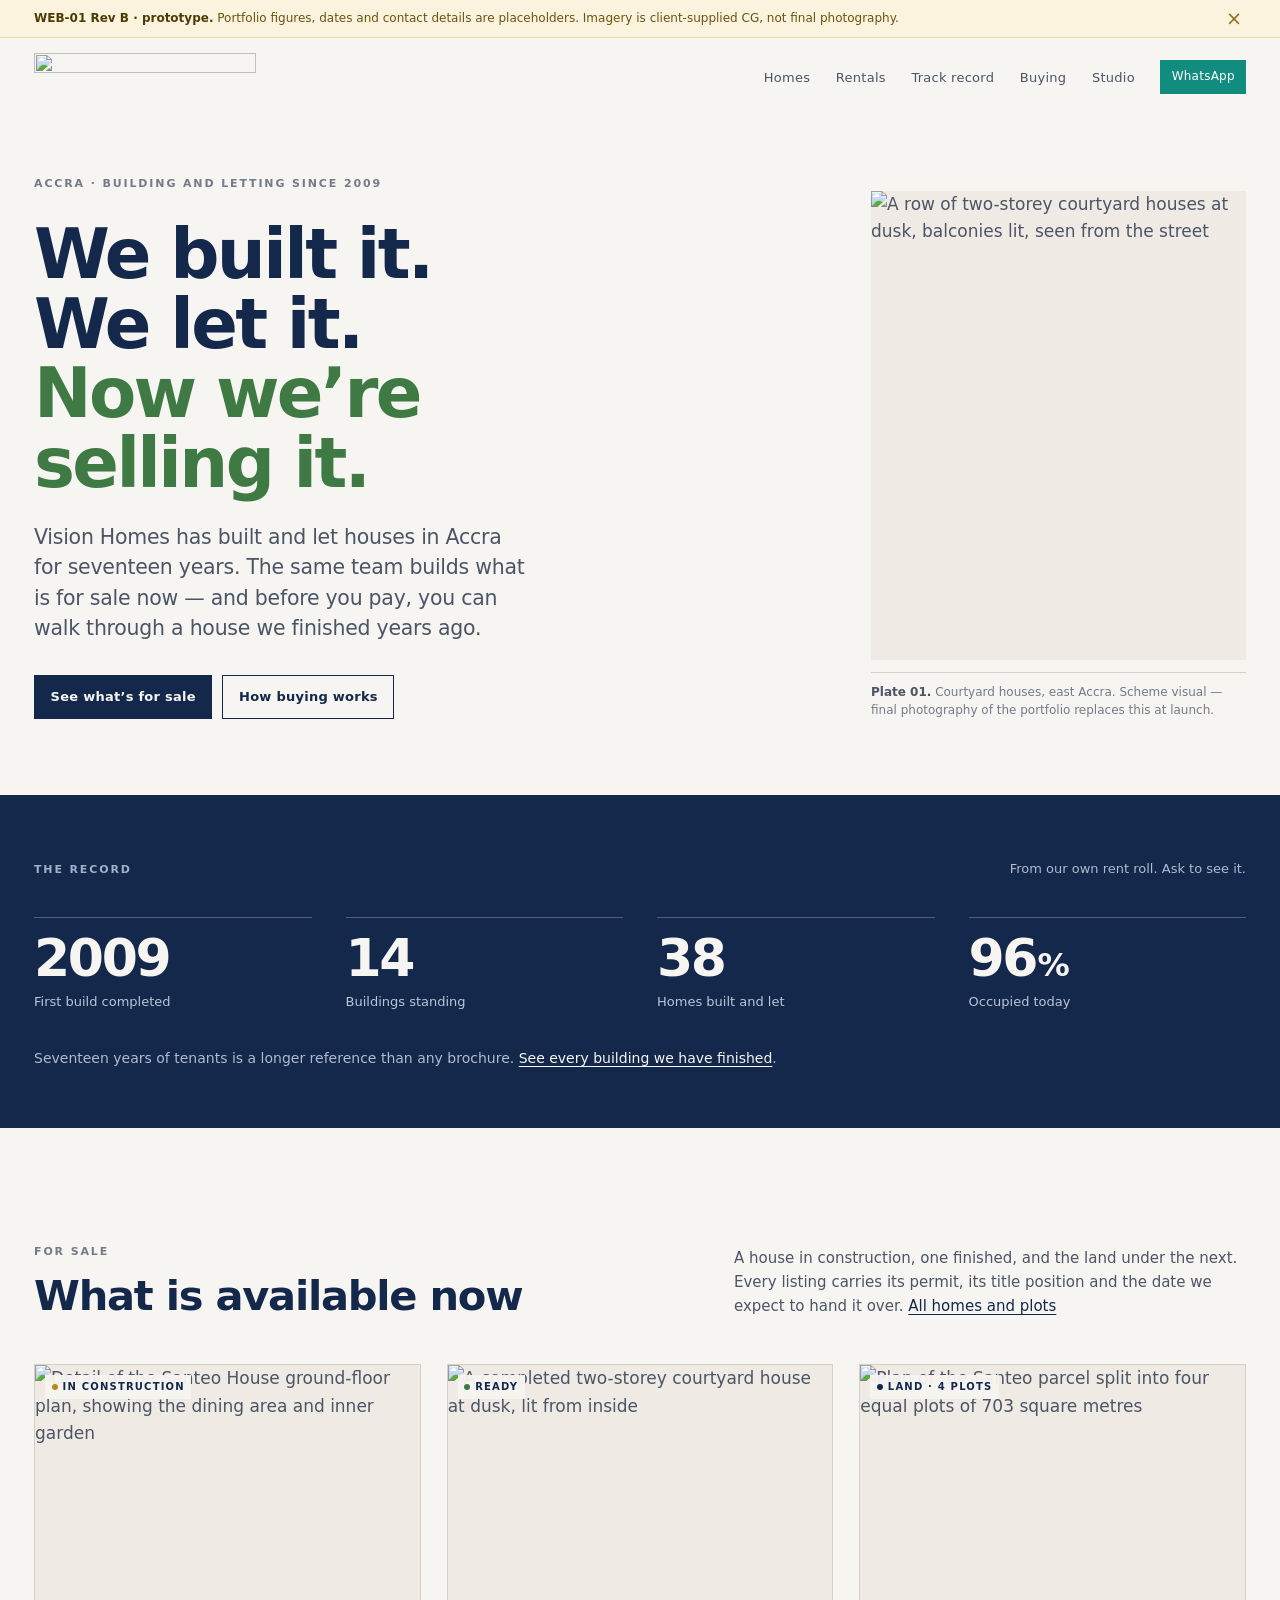
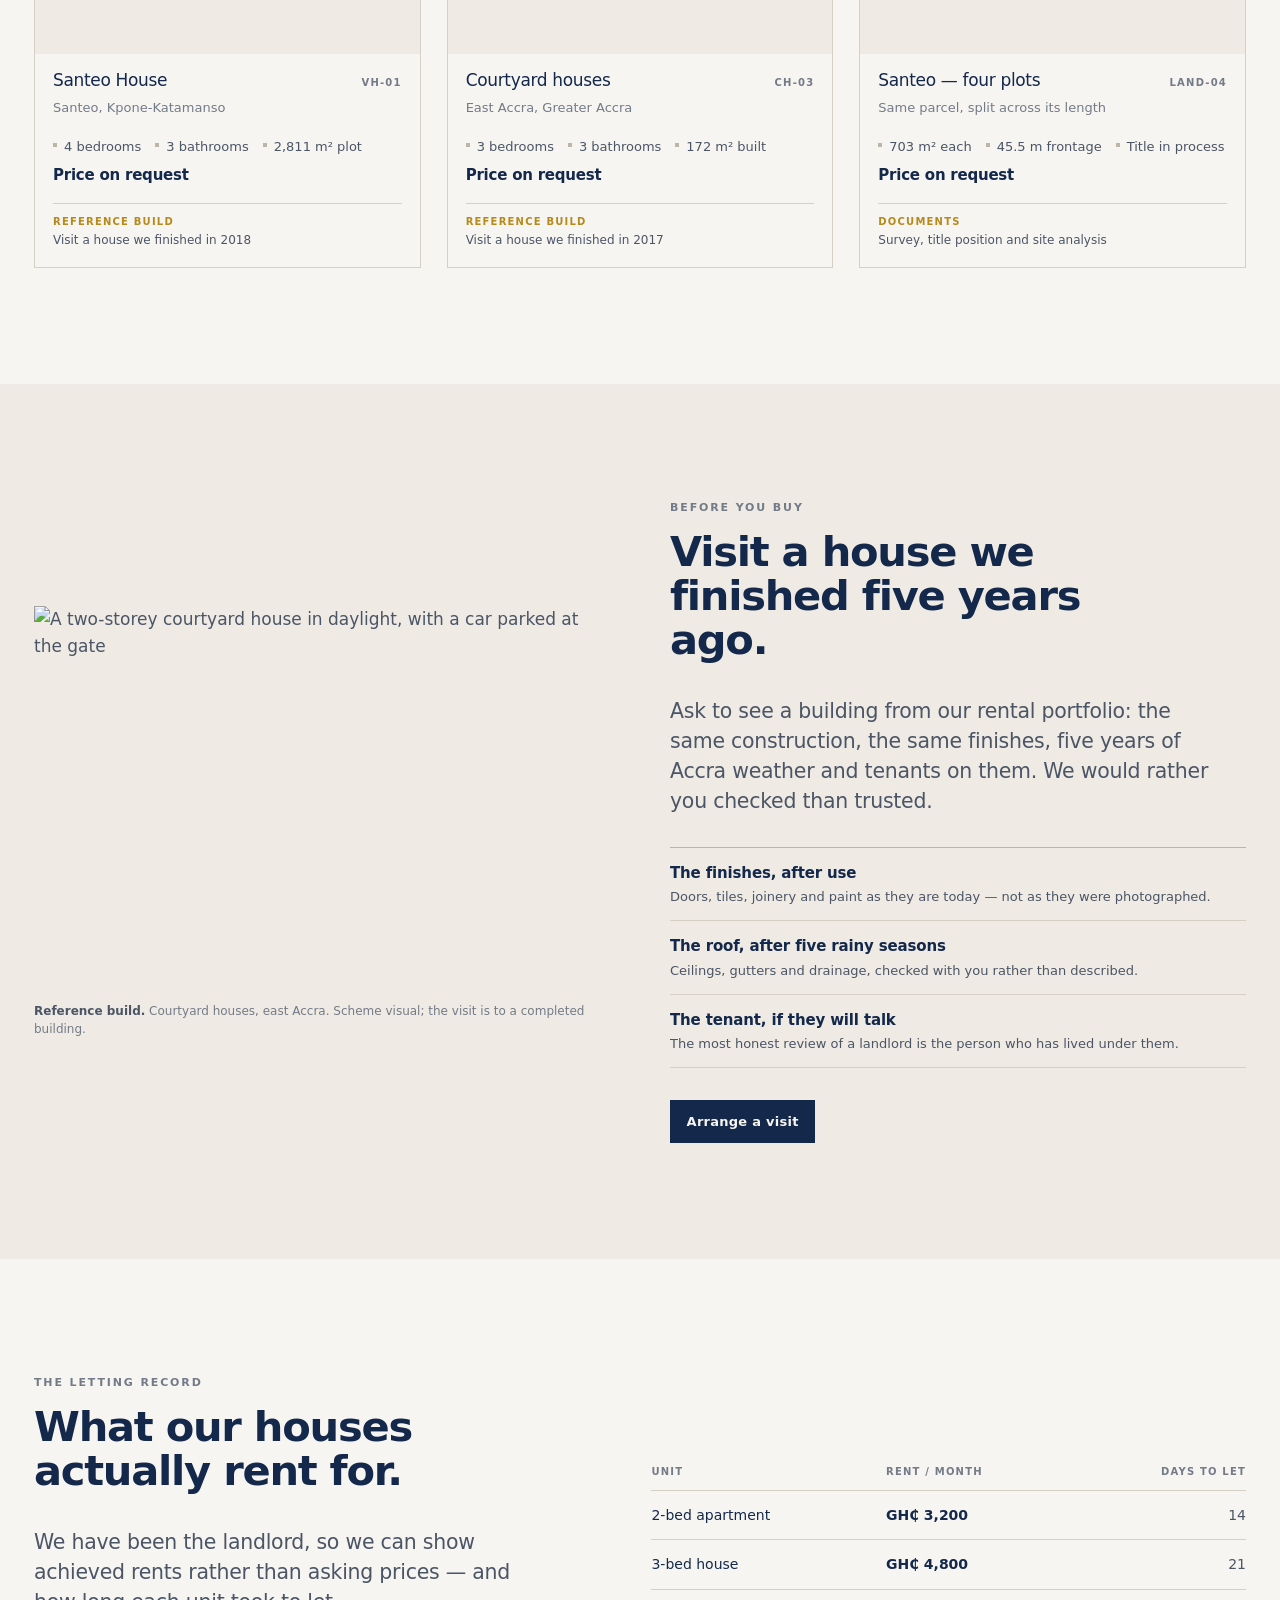
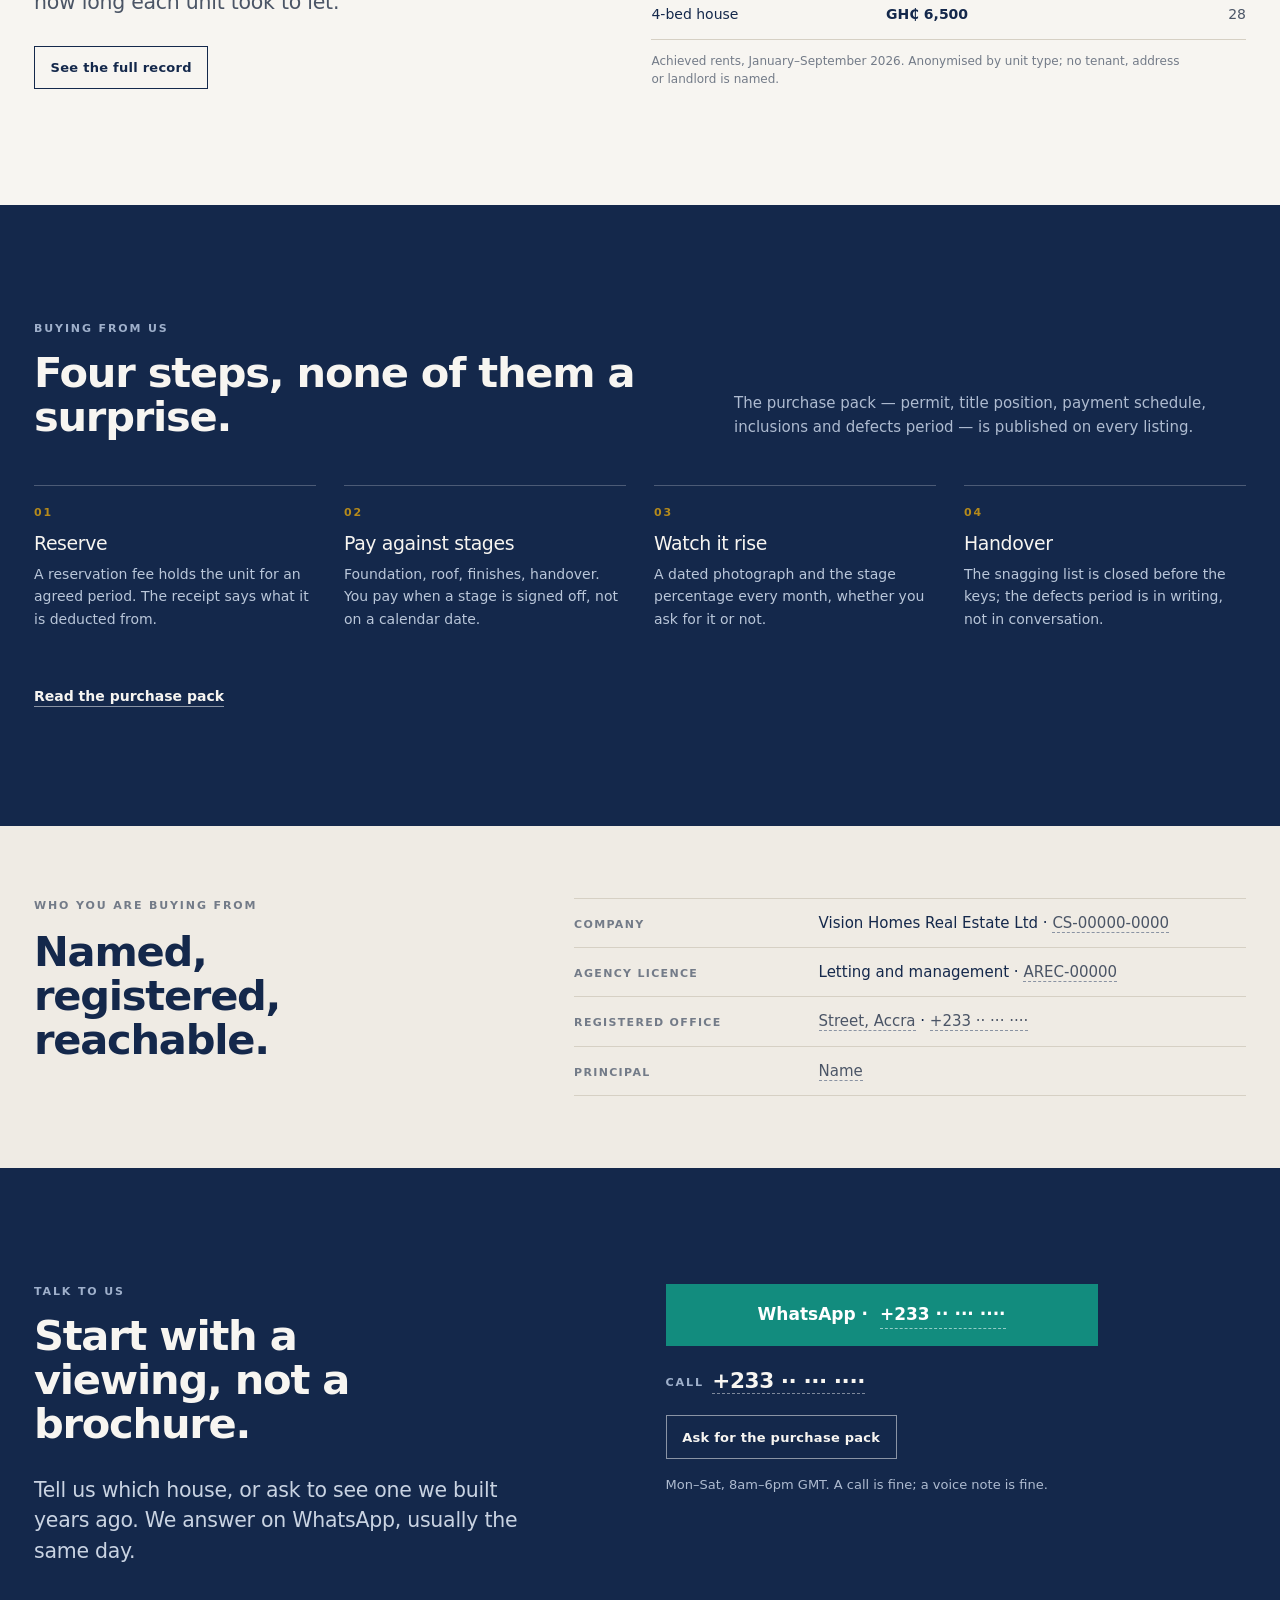
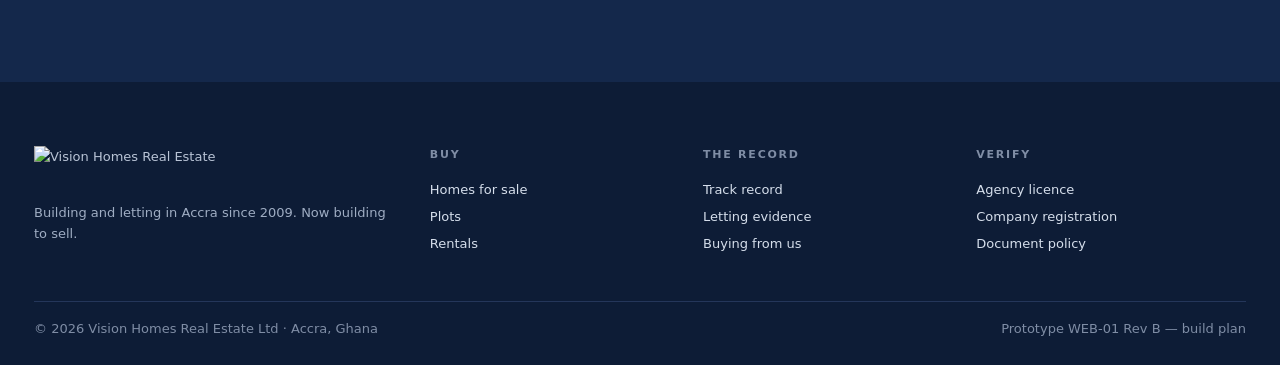
==== index.html @ d36da713 "UPDATE" ====
<!DOCTYPE html>
<html lang="en">
<head>
<meta charset="utf-8">
<meta name="viewport" content="width=device-width,initial-scale=1">
<title>Vision Homes Real Estate — built, let, and now for sale</title>
<meta name="description" content="Vision Homes has built and let houses in Accra since 2009. The same team now builds to sell — and you can visit a house we finished years ago before you buy.">
<meta name="theme-color" content="#14284b">
<link rel="preconnect" href="fonts" as="font" crossorigin>
<link rel="stylesheet" href="styles.css">
<link rel="icon" href="img/favicon.png">
<script>document.documentElement.className='js';</script>
</head>
<body>
<a class="skip" href="#main">Skip to content</a>

<!-- prototype notice: delete this node when the record and contact details are confirmed -->
<div class="proto" id="proto">
  <span><b>WEB-01 Rev B · prototype.</b> Portfolio figures, dates and contact details are
  placeholders. Imagery is client-supplied CG, not final photography.</span>
  <button type="button" aria-label="Dismiss" onclick="document.getElementById('proto').hidden=true">×</button>
</div>

<header class="hdr" id="hdr">
  <div class="wrap hdr-in">
    <a class="mark" href="/" aria-label="Vision Homes Real Estate, home">
      <img class="mark-initial" src="img/logo-initial.png" alt="" width="44" height="44">
      <img class="mark-full" src="img/logo.svg" alt="" width="222" height="48">
    </a>
    <div class="spacer"></div>
    <nav class="nav" aria-label="Primary">
      <a href="/homes">Homes</a>
      <a href="/rentals">Rentals</a>
      <a href="/track-record">Track record</a>
      <a href="/buying">Buying</a>
      <a href="/studio">Studio</a>
      <a class="btn sm wa" href="https://wa.me/000000000000?text=Enquiry%20from%20the%20Vision%20Homes%20website">WhatsApp</a>
    </nav>
    <button class="burger" id="burger" aria-expanded="false" aria-controls="menu" aria-label="Menu">
      <span></span><span></span><span></span>
    </button>
  </div>
  <div class="panel" id="menu">
    <a href="/homes">Homes for sale</a>
    <a href="/rentals">Rentals</a>
    <a href="/track-record">Track record</a>
    <a href="/buying">Buying from us</a>
    <a href="/build-with-us">Build with us</a>
    <a href="/studio">Studio</a>
    <a href="/contact">Contact</a>
    <a class="btn wa" href="https://wa.me/000000000000?text=Enquiry%20from%20the%20Vision%20Homes%20website">WhatsApp us</a>
    <a class="tel" href="tel:+233000000000"><span class="tel-lbl">Call</span><span class="ph">+233 ·· ··· ····</span></a>
  </div>
</header>

<main id="main">

<!-- ===================== opening frame ===================== -->
<section class="hero">
  <div class="wrap hgrid">
    <div class="hero-copy">
      <p class="label">Accra · building and letting since 2009</p>
      <h1>We built it.<br>We let it.<br><em>Now we’re selling it.</em></h1>
      <p class="lead">Vision Homes has built and let houses in Accra for seventeen years. The
        same team builds what is for sale now — and before you pay, you can walk through a
        house we finished years ago.</p>
      <div class="hero-cta">
        <a class="btn" href="/homes">See what’s for sale</a>
        <a class="btn ghost" href="/buying">How buying works</a>
      </div>
    </div>
    <figure class="plate">
      <img src="img/hero-dusk.webp" width="1200" height="1500"
           alt="A row of two-storey courtyard houses at dusk, balconies lit, seen from the street">
      <figcaption><b>Plate 01.</b> Courtyard houses, east Accra. Scheme visual — final
        photography of the portfolio replaces this at launch.</figcaption>
    </figure>
  </div>
</section>

<!-- ===================== the record ===================== -->
<section class="ledger" aria-label="The record">
  <div class="wrap">
    <div class="ledger-hd">
      <p class="label">The record</p>
      <p class="ledger-src">From our own rent roll. Ask to see it.</p>
    </div>
    <div class="stats">
      <div><b>2009</b><span>First build completed</span></div>
      <div><b>14</b><span>Buildings standing</span></div>
      <div><b>38</b><span>Homes built and let</span></div>
      <div><b>96<span class="pc">%</span></b><span>Occupied today</span></div>
    </div>
    <p class="ledger-foot">Seventeen years of tenants is a longer reference than any brochure.
      <a href="/track-record">See every building we have finished</a>.</p>
  </div>
</section>

<!-- ===================== for sale ===================== -->
<section class="sec">
  <div class="wrap">
    <div class="sec-hd">
      <div>
        <p class="label">For sale</p>
        <h2 class="rv">What is available now</h2>
      </div>
      <p class="sec-note rv">A house in construction, one finished, and the land under the
        next. Every listing carries its permit, its title position and the date we expect
        to hand it over. <a href="/homes">All homes and plots</a></p>
    </div>

    <div class="cards">
      <a class="card rv" href="/homes/santeo-house">
        <div class="card-img">
          <span class="badge"><i class="dot build"></i>In construction</span>
          <img src="img/card-house.webp" width="1200" height="900" loading="lazy"
               alt="Detail of the Santeo House ground-floor plan, showing the dining area and inner garden">
        </div>
        <div class="card-body">
          <div class="card-top"><h3>Santeo House</h3><span class="ref">VH-01</span></div>
          <p class="card-loc">Santeo, Kpone-Katamanso</p>
          <div class="specs"><span>4 bedrooms</span><span>3 bathrooms</span>
            <span>2,811 m² plot</span></div>
          <p class="price">Price on request</p>
          <p class="ref-line"><b>Reference build</b> Visit a house we finished in 2018</p>
        </div>
      </a>

      <a class="card rv" href="/homes/courtyard-houses">
        <div class="card-img">
          <span class="badge"><i class="dot go"></i>Ready</span>
          <img src="img/card-ready.webp" width="1200" height="900" loading="lazy"
               alt="A completed two-storey courtyard house at dusk, lit from inside">
        </div>
        <div class="card-body">
          <div class="card-top"><h3>Courtyard houses</h3><span class="ref">CH-03</span></div>
          <p class="card-loc">East Accra, Greater Accra</p>
          <div class="specs"><span>3 bedrooms</span><span>3 bathrooms</span>
            <span>172 m² built</span></div>
          <p class="price">Price on request</p>
          <p class="ref-line"><b>Reference build</b> Visit a house we finished in 2017</p>
        </div>
      </a>

      <a class="card rv" href="/land/santeo-plots">
        <div class="card-img">
          <span class="badge"><i class="dot land"></i>Land · 4 plots</span>
          <img src="img/card-plots.webp" width="1200" height="900" loading="lazy"
               alt="Plan of the Santeo parcel split into four equal plots of 703 square metres">
        </div>
        <div class="card-body">
          <div class="card-top"><h3>Santeo — four plots</h3><span class="ref">LAND-04</span></div>
          <p class="card-loc">Same parcel, split across its length</p>
          <div class="specs"><span>703 m² each</span><span>45.5 m frontage</span>
            <span>Title in process</span></div>
          <p class="price">Price on request</p>
          <p class="ref-line"><b>Documents</b> Survey, title position and site analysis</p>
        </div>
      </a>
    </div>
  </div>
</section>

<!-- ===================== reference build ===================== -->
<section class="sec band">
  <div class="wrap refgrid">
    <div class="ref-copy">
      <p class="label">Before you buy</p>
      <h2 class="rv">Visit a house we finished five years ago.</h2>
      <p class="lead rv">Ask to see a building from our rental portfolio: the same
        construction, the same finishes, five years of Accra weather and tenants on them.
        We would rather you checked than trusted.</p>
      <ul class="checklist rv">
        <li><b>The finishes, after use</b>
          <span>Doors, tiles, joinery and paint as they are today — not as they were photographed.</span></li>
        <li><b>The roof, after five rainy seasons</b>
          <span>Ceilings, gutters and drainage, checked with you rather than described.</span></li>
        <li><b>The tenant, if they will talk</b>
          <span>The most honest review of a landlord is the person who has lived under them.</span></li>
      </ul>
      <a class="btn rv" href="https://wa.me/000000000000?text=I%20would%20like%20to%20visit%20a%20completed%20Vision%20Homes%20building">Arrange a visit</a>
    </div>
    <figure class="refimg rv">
      <img src="img/ref-build.webp" width="1600" height="1067" loading="lazy"
           alt="A two-storey courtyard house in daylight, with a car parked at the gate">
      <figcaption><b>Reference build.</b> Courtyard houses, east Accra. Scheme visual;
        the visit is to a completed building.</figcaption>
    </figure>
  </div>
</section>

<!-- ===================== letting record ===================== -->
<section class="sec">
  <div class="wrap evgrid">
    <div>
      <p class="label">The letting record</p>
      <h2 class="rv">What our houses actually rent for.</h2>
      <p class="lead rv">We have been the landlord, so we can show achieved rents rather
        than asking prices — and how long each unit took to let.</p>
      <a class="btn ghost rv" href="/letting-evidence">See the full record</a>
    </div>
    <div class="rv">
      <table class="ev">
        <caption class="sr">Achieved rents by unit type, January to September 2026</caption>
        <thead><tr><th scope="col">Unit</th><th scope="col">Rent / month</th>
          <th scope="col">Days to let</th></tr></thead>
        <tbody>
          <tr><th scope="row">2-bed apartment</th><td>GH₵ 3,200</td><td>14</td></tr>
          <tr><th scope="row">3-bed house</th><td>GH₵ 4,800</td><td>21</td></tr>
          <tr><th scope="row">4-bed house</th><td>GH₵ 6,500</td><td>28</td></tr>
        </tbody>
      </table>
      <p class="ev-note">Achieved rents, January–September 2026. Anonymised by unit type;
        no tenant, address or landlord is named.</p>
    </div>
  </div>
</section>

<!-- ===================== buying ===================== -->
<section class="sec dark">
  <div class="wrap">
    <div class="sec-hd">
      <div>
        <p class="label">Buying from us</p>
        <h2 class="rv">Four steps, none of them a surprise.</h2>
      </div>
      <p class="sec-note rv">The purchase pack — permit, title position, payment schedule,
        inclusions and defects period — is published on every listing.</p>
    </div>
    <ol class="steps">
      <li class="rv"><p class="n">01</p><h3>Reserve</h3>
        <p>A reservation fee holds the unit for an agreed period. The receipt says what it
          is deducted from.</p></li>
      <li class="rv"><p class="n">02</p><h3>Pay against stages</h3>
        <p>Foundation, roof, finishes, handover. You pay when a stage is signed off, not on
          a calendar date.</p></li>
      <li class="rv"><p class="n">03</p><h3>Watch it rise</h3>
        <p>A dated photograph and the stage percentage every month, whether you ask for it
          or not.</p></li>
      <li class="rv"><p class="n">04</p><h3>Handover</h3>
        <p>The snagging list is closed before the keys; the defects period is in writing,
          not in conversation.</p></li>
    </ol>
    <p class="steps-link rv"><a href="/buying">Read the purchase pack</a></p>
  </div>
</section>

<!-- ===================== verification ===================== -->
<section class="sec-sm band">
  <div class="wrap verify">
    <div>
      <p class="label">Who you are buying from</p>
      <h2 class="rv">Named, registered, reachable.</h2>
    </div>
    <dl class="verify-list rv">
      <div><dt>Company</dt><dd>Vision Homes Real Estate Ltd ·
        <span class="ph">CS-00000-0000</span></dd></div>
      <div><dt>Agency licence</dt><dd>Letting and management ·
        <span class="ph">AREC-00000</span></dd></div>
      <div><dt>Registered office</dt><dd><span class="ph">Street, Accra</span> ·
        <span class="ph">+233 ·· ··· ····</span></dd></div>
      <div><dt>Principal</dt><dd><span class="ph">Name</span></dd></div>
    </dl>
  </div>
</section>

<!-- ===================== enquiry ===================== -->
<section class="sec dark" id="contact">
  <div class="wrap enq">
    <div>
      <p class="label">Talk to us</p>
      <h2 class="rv">Start with a viewing, not a brochure.</h2>
      <p class="lead rv">Tell us which house, or ask to see one we built years ago. We
        answer on WhatsApp, usually the same day.</p>
    </div>
    <div class="enq-actions rv">
      <a class="wa-big" href="https://wa.me/000000000000?text=Enquiry%20from%20the%20Vision%20Homes%20website">
        WhatsApp · <span class="ph">+233 ·· ··· ····</span></a>
      <a class="tel" href="tel:+233000000000"><span class="tel-lbl">Call</span><span class="ph">+233 ·· ··· ····</span></a>
      <a class="btn ghost" href="/buying">Ask for the purchase pack</a>
      <p class="enq-note">Mon–Sat, 8am–6pm GMT. A call is fine; a voice note is fine.</p>
    </div>
  </div>
</section>
</main>

<footer>
  <div class="wrap">
    <div class="fgrid">
      <div class="fbrand">
        <img src="img/logo-reversed.svg" alt="Vision Homes Real Estate" width="222" height="48">
        <p>Building and letting in Accra since 2009. Now building to sell.</p>
      </div>
      <div><h4>Buy</h4>
        <a href="/homes">Homes for sale</a><a href="/land">Plots</a>
        <a href="/rentals">Rentals</a></div>
      <div><h4>The record</h4>
        <a href="/track-record">Track record</a><a href="/letting-evidence">Letting evidence</a>
        <a href="/buying">Buying from us</a></div>
      <div><h4>Verify</h4>
        <a href="/licensing">Agency licence</a>
        <a href="/company">Company registration</a>
        <a href="/documents">Document policy</a></div>
    </div>
    <div class="fbot">
      <span>© 2026 Vision Homes Real Estate Ltd · Accra, Ghana</span>
      <span>Prototype WEB-01 Rev B — build plan</span>
    </div>
  </div>
</footer>

<script src="site.js" defer></script>
</body>
</html>
---- styles.css ----
/* ==========================================================================
   Vision Homes Real Estate — design system
   WEB-01 Rev B · navy ink from BRAND-01, sheet palette as the second layer.
   No framework, no build step. Phone-first: base rules are the 390 px
   layout, media queries only ever add.
   ========================================================================== */

@font-face{
  font-family:'Inter Tight';
  font-style:normal;
  font-weight:100 900;              /* full axis: the mark needs 272 / 444 / 685 */
  font-display:swap;
  src:url('fonts/inter-tight-latin-var.woff2') format('woff2');
  unicode-range:U+0000-00FF,U+0131,U+0152-0153,U+2000-206F,U+2074,U+20AC,U+2212;
}

:root{
  /* one ink, one ground, two accents with a job */
  --paper:#f7f5f1;
  --paper-2:#efebe4;
  --navy:#14284b;
  --navy-deep:#0d1c36;
  --ink:#14284b;
  --ink-2:#4b5566;
  --ink-3:#737b88;
  --line:#d6d0c4;
  --line-2:#bdb6a8;

  --green:#3f7a45;      /* available, ready */
  --gold:#b58a1b;       /* documents, evidence, the record */
  --red:#c0392b;        /* status warning only — never brand */
  --wa:#128c7e;         /* WhatsApp action */

  /* type */
  --f:'Inter Tight',system-ui,-apple-system,'Segoe UI',Arial,sans-serif;
  --d1:clamp(2.00rem, 8.4vw, 4.30rem);
  --d2:clamp(1.55rem, 4.4vw, 2.60rem);
  --d3:clamp(1.06rem, 2.1vw, 1.30rem);
  --body:1.0625rem;
  --lead:clamp(1.02rem, 2.1vw, 1.28rem);

  /* rhythm */
  --gutter:clamp(18px, 4.6vw, 34px);
  --sec:clamp(56px, 10.5vw, 116px);
  --maxw:1300px;
  --ease:cubic-bezier(.22,.61,.36,1);
}

*,*::before,*::after{box-sizing:border-box}
html{-webkit-text-size-adjust:100%;scroll-behavior:smooth}
:target{scroll-margin-top:96px}
@media (prefers-reduced-motion:reduce){html{scroll-behavior:auto}}

body{
  margin:0; background:var(--paper); color:var(--ink-2);
  font-family:var(--f); font-size:var(--body); line-height:1.62;
  font-weight:400; -webkit-font-smoothing:antialiased;
  text-rendering:optimizeLegibility;
}

/* ---------- type --------------------------------------------------------- */
h1,h2,h3,h4,p,ul,ol,figure,blockquote,dl,dd{margin:0}
h1,h2,h3,h4{color:var(--ink)}
h1{font-size:var(--d1); font-weight:600; line-height:1.01; letter-spacing:-.038em}
h2{font-size:var(--d2); font-weight:600; line-height:1.06; letter-spacing:-.03em}
h3{font-size:var(--d3); font-weight:500; line-height:1.24; letter-spacing:-.015em}
b,strong{font-weight:600}
em{font-style:normal}

.label{
  font-size:.6875rem; font-weight:600; letter-spacing:.17em; text-transform:uppercase;
  color:var(--ink-3); line-height:1.4;
}
.lead{font-size:var(--lead); line-height:1.48; letter-spacing:-.012em; color:var(--ink-2)}
p+p{margin-top:.9em}
a{color:inherit}
.ph{border-bottom:1px dashed #8a93a3; color:inherit}

/* ---------- layout ------------------------------------------------------- */
.wrap{width:100%; max-width:var(--maxw); margin-inline:auto; padding-inline:var(--gutter)}
.sec{padding-block:var(--sec)}
.sec-sm{padding-block:clamp(40px,7vw,72px)}
.band{background:var(--paper-2)}
.dark{background:var(--navy); color:#dfe5ee}
.dark h2,.dark h3{color:var(--paper)}
.dark .label{color:#9fb0cb}
.dark .lead,.dark em{color:#c9d3e2}
.dark .sec-note{color:#aebbd0}
.dark .sec-note a{color:#fff}

.grid{display:grid; gap:clamp(20px,3vw,34px)}
@media (min-width:900px){
  .g2{grid-template-columns:repeat(2,1fr)}
  .g3{grid-template-columns:repeat(3,1fr)}
}

/* ---------- header ------------------------------------------------------- */
.hdr{
  position:sticky; top:0; z-index:40; background:rgba(247,245,241,.94);
  backdrop-filter:saturate(1.2) blur(8px);
  border-bottom:1px solid transparent; transition:border-color .3s var(--ease);
}
.hdr.stuck{border-bottom-color:var(--line)}
.hdr-in{display:flex; align-items:center; gap:16px; height:64px}
.mark{display:flex; align-items:center; text-decoration:none}
.mark img{height:auto; display:block}
.mark img.mark-initial{width:44px}
.mark img.mark-full{display:none; width:222px}
@media (min-width:1020px){
  .mark img.mark-initial{display:none}
  .mark img.mark-full{display:block}
}
.nav{display:none}
.spacer{flex:1}

@media (min-width:1020px){
  .hdr-in{height:78px}
  .nav{display:flex; gap:clamp(14px,2vw,30px); align-items:center}
  .nav a{
    font-size:.8125rem; font-weight:500; letter-spacing:.02em; text-decoration:none;
    color:var(--ink-2); position:relative; padding-block:6px;
  }
  .nav a::after{
    content:''; position:absolute; left:0; bottom:0; height:1px; width:0;
    background:currentColor; transition:width .3s var(--ease);
  }
  .nav a:hover{color:var(--ink)} .nav a:hover::after{width:100%}
}

.burger{
  display:inline-flex; flex-direction:column; justify-content:center; gap:5px;
  width:44px; height:44px; padding:0 10px; background:none; border:0; cursor:pointer;
}
.burger span{display:block; height:1.5px; background:var(--ink); transition:transform .3s var(--ease),opacity .2s}
.burger[aria-expanded=true] span:nth-child(1){transform:translateY(6.5px) rotate(45deg)}
.burger[aria-expanded=true] span:nth-child(2){opacity:0}
.burger[aria-expanded=true] span:nth-child(3){transform:translateY(-6.5px) rotate(-45deg)}
@media (min-width:1020px){.burger{display:none}}

/* the phone panel — a child of the sticky header so it always sits under it */
.panel{
  position:absolute; top:100%; left:0; right:0; z-index:39; background:var(--paper);
  border-bottom:1px solid var(--line); padding:8px var(--gutter) 26px;
  display:none;
}
body.menu .panel{display:block}
.panel a{
  display:block; padding:14px 0; border-bottom:1px solid var(--line);
  text-decoration:none; font-size:1.15rem; font-weight:500; letter-spacing:-.02em;
  color:var(--ink);
}
.panel a:last-of-type{border-bottom:0}
.panel a.btn{display:flex; border-bottom:0; margin-top:18px; justify-content:center;
             padding:.8em 1em; font-size:.9375rem}
.panel .tel{font-size:1.05rem; text-align:center; padding-top:6px}
@media (min-width:1020px){.panel{display:none!important}}

/* ---------- prototype notice -------------------------------------------- */
.proto{
  display:flex; align-items:center; gap:14px; justify-content:space-between;
  background:#fbf3dd; border-bottom:1px solid #e8d9ae; color:#6b5310;
  font-size:.75rem; line-height:1.45; padding:9px var(--gutter);
}
.proto b{color:#4d3b06}
.proto button{background:none; border:0; font:inherit; font-size:1.2rem; line-height:1;
              color:#8a6f1e; cursor:pointer; padding:0 4px}
.proto button:hover{color:#4d3b06}

/* ---------- buttons ------------------------------------------------------ */
.btn{
  display:inline-flex; align-items:center; justify-content:center; gap:.55em;
  padding:.78em 1.2em; font:inherit; font-size:.8125rem; font-weight:600;
  letter-spacing:.02em; text-decoration:none; border:1px solid var(--ink);
  background:var(--ink); color:var(--paper); cursor:pointer;
  transition:transform .22s var(--ease), background-color .22s, color .22s;
}
.btn:hover{transform:translateY(-2px); background:#0c1b36}
.btn.ghost{background:none; color:var(--ink)}
.btn.ghost:hover{background:var(--ink); color:var(--paper)}
.dark .btn{background:var(--paper); color:var(--ink); border-color:var(--paper)}
.dark .btn:hover{background:#e2ded5}
.dark .btn.ghost{background:none; color:var(--paper); border-color:rgba(255,255,255,.5)}
.dark .btn.ghost:hover{background:var(--paper); color:var(--ink); border-color:var(--paper)}
.btn.wa{background:var(--wa); border-color:var(--wa); color:#fff}
.btn.wa:hover{background:#0d6f66; border-color:#0d6f66}
.btn.sm{padding:.5em .85em; font-size:.75rem}
@media (prefers-reduced-motion:reduce){.btn:hover{transform:none}}

/* ---------- hero --------------------------------------------------------- */
.hero{padding-block:clamp(26px,5vw,58px) clamp(36px,6vw,76px)}
.hgrid{display:grid; gap:clamp(28px,5vw,44px)}
.hero-copy{max-width:38rem}
.hero h1{margin-top:.42em}
@media (min-width:900px) and (max-width:1199px){.hero h1{font-size:clamp(2.7rem,5.4vw,4rem)}}
.hero h1 em{color:var(--green)}
.hero .lead{margin-top:1.15em; max-width:31rem}
.hero-cta{display:flex; flex-wrap:wrap; gap:10px; margin-top:clamp(22px,3.4vw,32px)}

.plate{margin:0}
.plate img{width:100%; height:auto; display:block; aspect-ratio:4/5; object-fit:cover;
           background:var(--paper-2)}
.plate figcaption{
  margin-top:12px; font-size:.75rem; line-height:1.5; color:var(--ink-3);
  padding-top:10px; border-top:1px solid var(--line);
}
.plate figcaption b{color:var(--ink-2); font-weight:600}

@media (min-width:900px){
  .hgrid{grid-template-columns:repeat(12,1fr); gap:clamp(24px,3.4vw,44px);
         align-items:end}
  .hero-copy{grid-column:1/span 7}
  .plate{grid-column:9/span 4}
}

/* ---------- the record --------------------------------------------------- */
.ledger{
  background:var(--navy); color:#dfe5ee;
  padding-block:clamp(30px,4.6vw,52px) clamp(34px,5vw,58px);
}
.ledger-hd{display:flex; flex-wrap:wrap; gap:6px 24px; align-items:baseline;
           justify-content:space-between}
@media (max-width:620px){.ledger-hd{display:grid; gap:8px}}
.ledger .label{color:#9fb0cb}
.ledger-src{font-size:.8125rem; color:#aebbd0}
.stats{display:grid; grid-template-columns:repeat(2,1fr); gap:clamp(18px,3vw,34px);
       margin-top:clamp(24px,3.4vw,38px)}
@media (min-width:760px){.stats{grid-template-columns:repeat(4,1fr)}}
.stats div{border-top:1px solid rgba(255,255,255,.26); padding-top:14px}
.stats b{
  display:block; font-size:clamp(2.05rem,4.6vw,3.25rem); font-weight:600;
  letter-spacing:-.045em; line-height:1; color:var(--paper);
  font-variant-numeric:tabular-nums; white-space:nowrap;
}
.stats .pc{font-size:.62em; letter-spacing:-.02em; margin-left:.04em}
.stats div > span{display:block; margin-top:9px; font-size:.8125rem; color:#b9c6d9; line-height:1.4}
.ledger-foot{margin-top:clamp(24px,3.4vw,36px); font-size:.875rem; color:#aebbd0;
             max-width:52rem}
.ledger-foot a{color:var(--paper); text-decoration:underline; text-underline-offset:3px;
               text-decoration-thickness:1px}
.ledger-foot a:hover{color:#fff}

/* ---------- section headers --------------------------------------------- */
.sec-hd{display:grid; gap:14px; margin-bottom:clamp(26px,4vw,46px)}
@media (min-width:900px){
  .sec-hd{grid-template-columns:1.1fr .9fr; align-items:end; gap:clamp(28px,5vw,64px)}
}
.sec-hd h2{margin-top:.35em}
.sec-note{font-size:.9375rem; line-height:1.6; color:var(--ink-2); max-width:32rem}
.sec-note a{color:var(--ink); text-decoration:underline; text-underline-offset:3px}
@media (min-width:900px){.sec-note{justify-self:end; text-align:left}}

/* ---------- cards -------------------------------------------------------- */
.cards{display:grid; gap:clamp(18px,2.4vw,26px)}
@media (min-width:640px){.cards{grid-template-columns:repeat(2,1fr)}}
@media (min-width:1000px){.cards{grid-template-columns:repeat(3,1fr)}}

.card{
  display:flex; flex-direction:column; background:var(--paper); border:1px solid var(--line);
  text-decoration:none; color:inherit;
  transition:transform .26s var(--ease), border-color .26s, box-shadow .26s;
}
.card:hover{transform:translateY(-3px); border-color:var(--line-2);
            box-shadow:0 16px 34px -24px rgba(20,40,75,.45)}
@media (prefers-reduced-motion:reduce){.card:hover{transform:none; box-shadow:none}}
.card-img{aspect-ratio:4/3; background:var(--paper-2); overflow:hidden; position:relative}
.card-img img{width:100%; height:100%; object-fit:cover; display:block;
              transition:transform .7s var(--ease)}
.card:hover .card-img img{transform:scale(1.025)}
@media (prefers-reduced-motion:reduce){.card:hover .card-img img{transform:none}}

.badge{
  position:absolute; top:10px; left:10px; z-index:1;
  display:inline-flex; align-items:center; gap:.5em;
  padding:.38em .65em; font-size:.625rem; font-weight:600; letter-spacing:.12em;
  text-transform:uppercase; color:var(--navy); background:rgba(247,245,241,.95);
}
.badge .dot{width:6px; height:6px; border-radius:50%; display:inline-block; background:var(--ink-3)}
.badge .dot.go{background:var(--green)}
.badge .dot.build{background:var(--gold)}
.badge .dot.land{background:var(--navy)}

.card-body{padding:16px 18px 18px; display:flex; flex-direction:column; gap:6px; flex:1}
.card-top{display:flex; align-items:baseline; justify-content:space-between; gap:12px}
.card-body h3{font-size:1.0625rem; letter-spacing:-.02em}
.card-top .ref{font-size:.625rem; font-weight:600; letter-spacing:.12em; color:var(--ink-3);
               font-variant-numeric:tabular-nums; white-space:nowrap}
.card-loc{font-size:.8125rem; color:var(--ink-3)}
.specs{
  display:flex; flex-wrap:wrap; gap:4px 14px; margin-top:auto; padding-top:12px;
  font-size:.8125rem; color:var(--ink-2);
}
.specs span{position:relative; padding-left:11px}
.specs span::before{content:''; position:absolute; left:0; top:.52em; width:4px; height:4px;
                    background:var(--line-2)}
.price{font-size:.9375rem; font-weight:600; letter-spacing:-.015em; color:var(--ink)}
.ref-line{
  margin-top:10px; padding-top:11px; border-top:1px solid var(--line);
  font-size:.75rem; line-height:1.45; color:var(--ink-2);
  display:grid; gap:2px;
}
.ref-line b{font-size:.625rem; font-weight:600; letter-spacing:.12em; text-transform:uppercase;
            color:var(--gold)}

/* ---------- reference build --------------------------------------------- */
.refgrid{display:grid; gap:clamp(28px,5vw,60px)}
@media (min-width:900px){
  .refgrid{grid-template-columns:1fr 1fr; align-items:center}
  .ref-copy{order:2}
  .refimg{order:1}
}
.ref-copy h2{margin:.35em 0 .8em; max-width:16ch}
.ref-copy .lead{max-width:34rem}
.refimg{margin:0}
.refimg img{width:100%; height:auto; display:block; aspect-ratio:3/2; object-fit:cover}
.refimg figcaption{
  margin-top:12px; font-size:.75rem; line-height:1.5; color:var(--ink-3); max-width:36rem;
}
.refimg figcaption b{color:var(--ink-2); font-weight:600}
.checklist{list-style:none; margin:clamp(22px,3vw,30px) 0 clamp(24px,3.4vw,32px); padding:0;
           border-top:1px solid var(--line-2)}
.checklist li{padding:13px 0; border-bottom:1px solid var(--line); font-size:.9375rem}
.checklist b{display:block; color:var(--ink); font-weight:600; letter-spacing:-.01em}
.checklist span{display:block; font-size:.8125rem; line-height:1.55; color:var(--ink-2);
                margin-top:2px; max-width:36rem}

/* ---------- letting evidence -------------------------------------------- */
.evgrid{display:grid; gap:clamp(26px,4vw,56px)}
@media (min-width:900px){.evgrid{grid-template-columns:1fr 1.05fr; align-items:end}}
.evgrid h2{margin:.35em 0 .8em; max-width:16ch}
.evgrid .lead{max-width:32rem; margin-bottom:clamp(20px,3vw,28px)}
.ev{width:100%; border-collapse:collapse; font-size:.875rem; font-variant-numeric:tabular-nums}
.ev th,.ev td{text-align:left; padding:13px 8px; border-bottom:1px solid var(--line)}
.ev thead th{font-size:.625rem; font-weight:600; letter-spacing:.12em; text-transform:uppercase;
             color:var(--ink-3); padding-bottom:10px}
.ev thead th:first-child,.ev tbody th{padding-left:0}
.ev tbody th{font-weight:500; color:var(--ink); white-space:nowrap}
.ev td{color:var(--ink-2)}
.ev td:nth-child(2){font-weight:600; color:var(--ink)}
.ev th:last-child,.ev td:last-child{text-align:right; padding-right:0}
.ev-note{font-size:.75rem; line-height:1.55; color:var(--ink-3); margin-top:12px; max-width:34rem}

/* ---------- steps -------------------------------------------------------- */
.steps{list-style:none; margin:0; padding:0; display:grid; gap:0}
@media (min-width:640px){.steps{grid-template-columns:1fr 1fr; gap:0 32px}}
@media (min-width:1000px){.steps{grid-template-columns:repeat(4,1fr); gap:0 28px}}
.steps li{border-top:1px solid rgba(255,255,255,.24); padding:18px 0 26px}
.steps .n{font-size:.6875rem; font-weight:600; letter-spacing:.16em; color:var(--gold)}
.steps h3{margin:.55em 0 .4em; font-size:1.18rem; letter-spacing:-.02em}
.steps p{font-size:.875rem; line-height:1.6; color:#b9c6d9}
.steps-link{margin-top:clamp(18px,3vw,26px)}
.steps-link a{color:var(--paper); font-size:.875rem; font-weight:600; text-decoration:none;
              border-bottom:1px solid rgba(255,255,255,.5); padding-bottom:2px}
.steps-link a:hover{border-bottom-color:var(--paper)}

/* ---------- verification ------------------------------------------------- */
.verify{display:grid; gap:clamp(20px,3.4vw,48px)}
@media (min-width:900px){.verify{grid-template-columns:.85fr 1.15fr; align-items:start}}
.verify h2{margin-top:.4em; max-width:14ch}
.verify-list{margin:0}
.verify-list div{display:grid; gap:2px; padding:12px 0; border-bottom:1px solid var(--line)}
.verify-list div:first-child{border-top:1px solid var(--line)}
@media (min-width:560px){
  .verify-list div{grid-template-columns:34% 1fr; gap:16px; align-items:baseline}
}
.verify-list dt{font-size:.6875rem; font-weight:600; letter-spacing:.12em; text-transform:uppercase;
                color:var(--ink-3)}
.verify-list dd{font-size:.9375rem; color:var(--ink)}
.verify-list .ph{color:var(--ink-2)}

/* ---------- enquiry ------------------------------------------------------ */
.enq{display:grid; gap:clamp(26px,4vw,56px)}
@media (min-width:900px){.enq{grid-template-columns:1fr 1fr; align-items:start}}
.enq h2{margin:.35em 0 .7em; max-width:14ch}
.enq .lead{max-width:31rem}
.enq-actions{display:grid; gap:16px; justify-items:start; width:min(100%,27rem)}
@media (max-width:899px){.enq-actions{justify-items:stretch; width:100%}}
.wa-big{
  display:inline-flex; align-items:center; justify-content:center; gap:.7em;
  padding:1em 1.4em; background:var(--wa); color:#fff; text-decoration:none;
  font-weight:600; transition:transform .22s var(--ease), background-color .22s;
  width:100%;
}
.wa-big:hover{background:#0d6f66; transform:translateY(-2px)}
@media (prefers-reduced-motion:reduce){.wa-big:hover{transform:none}}
.wa-big .ph{border-bottom-color:rgba(255,255,255,.55)}
.tel{display:block; font-size:1.35rem; font-weight:600; letter-spacing:-.02em;
     text-decoration:none; color:var(--paper); margin-top:2px}
.tel:hover{text-decoration:underline; text-underline-offset:4px}
.tel .ph{border-bottom-color:rgba(255,255,255,.45)}
.tel-lbl{font-size:.7rem; font-weight:600; letter-spacing:.16em; text-transform:uppercase;
         color:#9fb0cb; margin-right:.75em; vertical-align:.18em}
@media (min-width:900px){.dark .btn.ghost{justify-self:start}}
.enq-note{font-size:.8125rem; color:#aebbd0; line-height:1.6}

/* ---------- footer ------------------------------------------------------- */
footer{background:var(--navy-deep); color:#b9c4d6; padding-block:clamp(40px,6vw,64px) 26px;
       font-size:.8125rem}
.fgrid{display:grid; gap:28px}
@media (min-width:760px){.fgrid{grid-template-columns:1.5fr 1fr 1fr 1.1fr}}
footer h4{font-size:.6875rem; font-weight:600; letter-spacing:.16em; text-transform:uppercase;
          color:#7f8da5; margin-bottom:12px}
footer a{color:#d5deeb; text-decoration:none; display:block; padding:3px 0}
footer a:hover{color:#fff; text-decoration:underline}
.fbrand img{display:block; width:200px; height:auto; margin-bottom:14px}
.fbrand p{max-width:24rem; line-height:1.6; color:#9fadc3}
.fbot{margin-top:clamp(28px,4vw,44px); padding-top:16px; border-top:1px solid #24365a;
      display:flex; flex-wrap:wrap; gap:8px 20px; justify-content:space-between; color:#7f8da5}
.fbot a{display:inline; color:#aab7cb}

/* ---------- reveal (only when JS is running) ---------------------------- */
.js .rv{opacity:0; transform:translateY(14px)}
.js .rv.in{opacity:1; transform:none; transition:opacity .6s var(--ease), transform .6s var(--ease)}
@media (prefers-reduced-motion:reduce){
  .js .rv{opacity:1; transform:none}
  .js .rv.in{transition:none}
}

/* ---------- a11y --------------------------------------------------------- */
.skip{position:absolute; left:-9999px; top:0; background:var(--ink); color:var(--paper);
      padding:10px 14px; z-index:60}
.skip:focus{left:8px; top:8px}
[hidden]{display:none!important}
.sr{position:absolute; width:1px; height:1px; overflow:hidden; clip-path:inset(50%);
    white-space:nowrap}
:focus-visible{outline:2px solid var(--gold); outline-offset:2px}
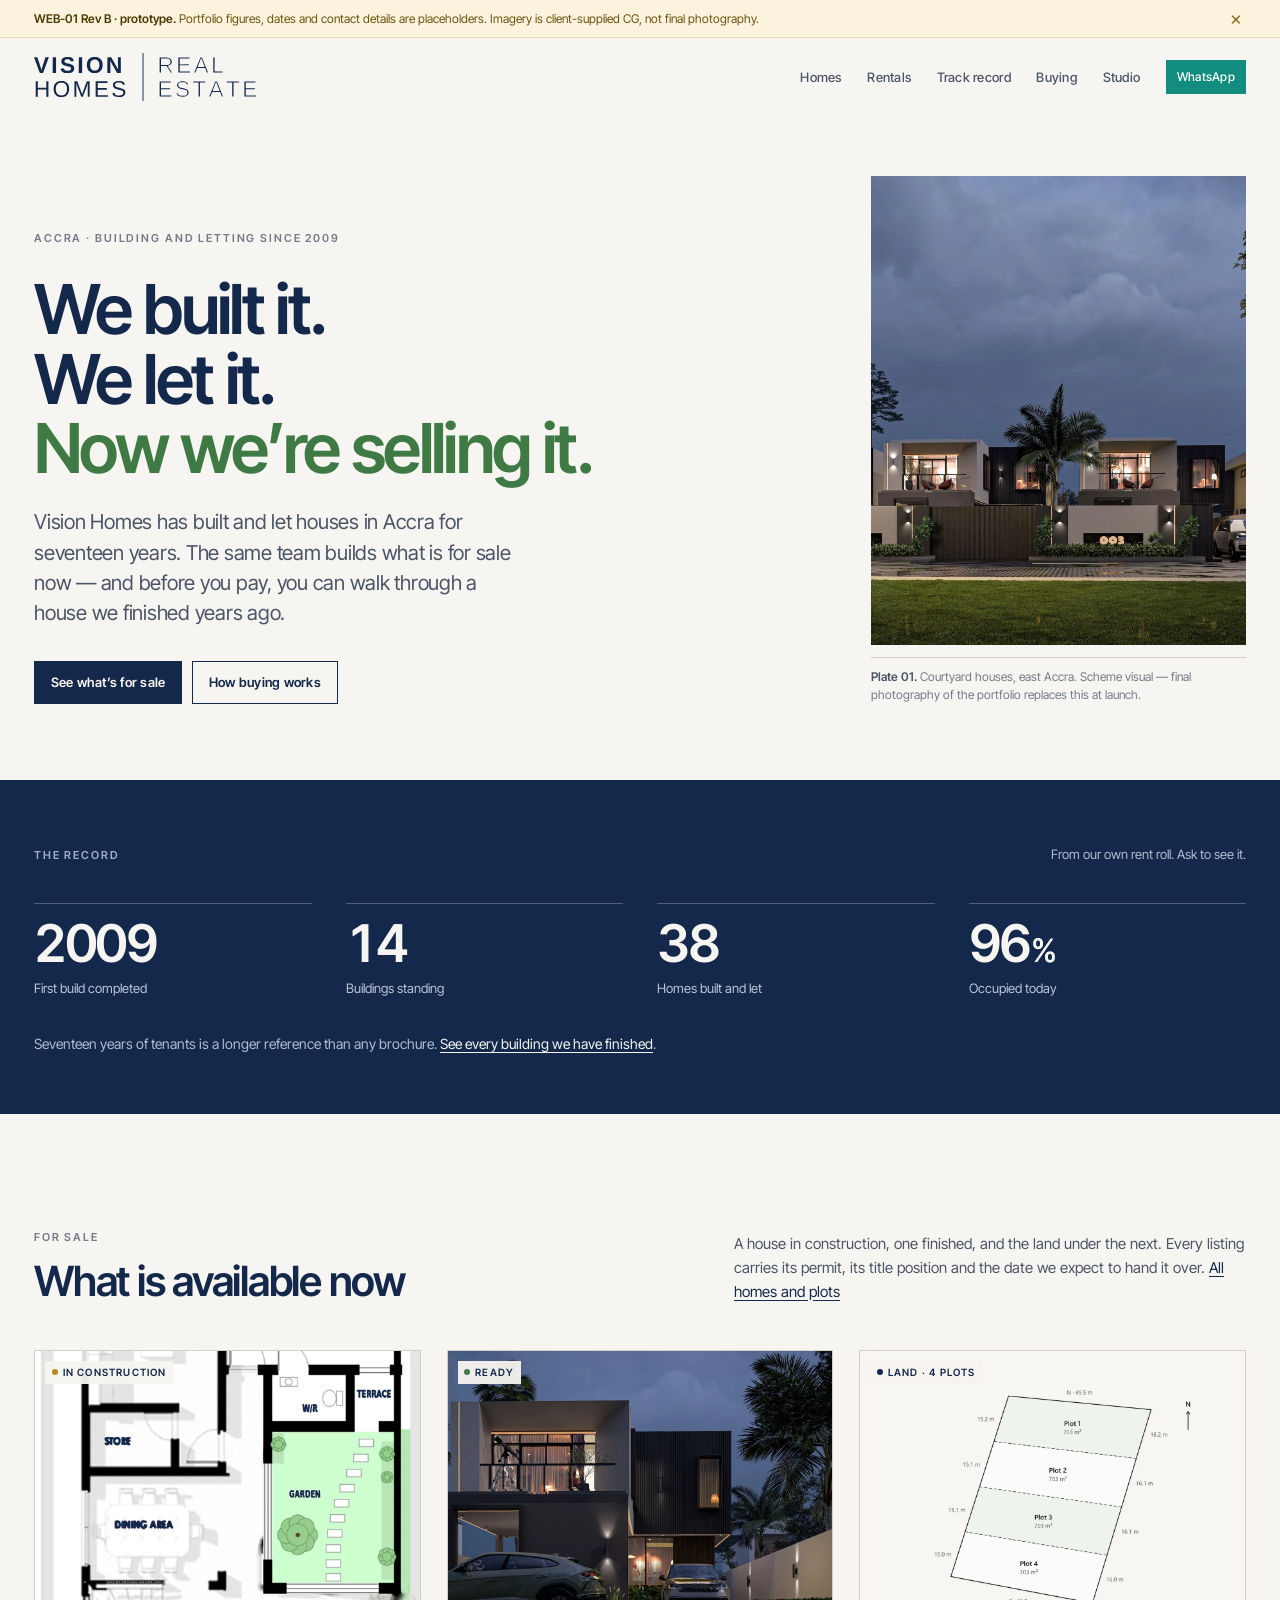
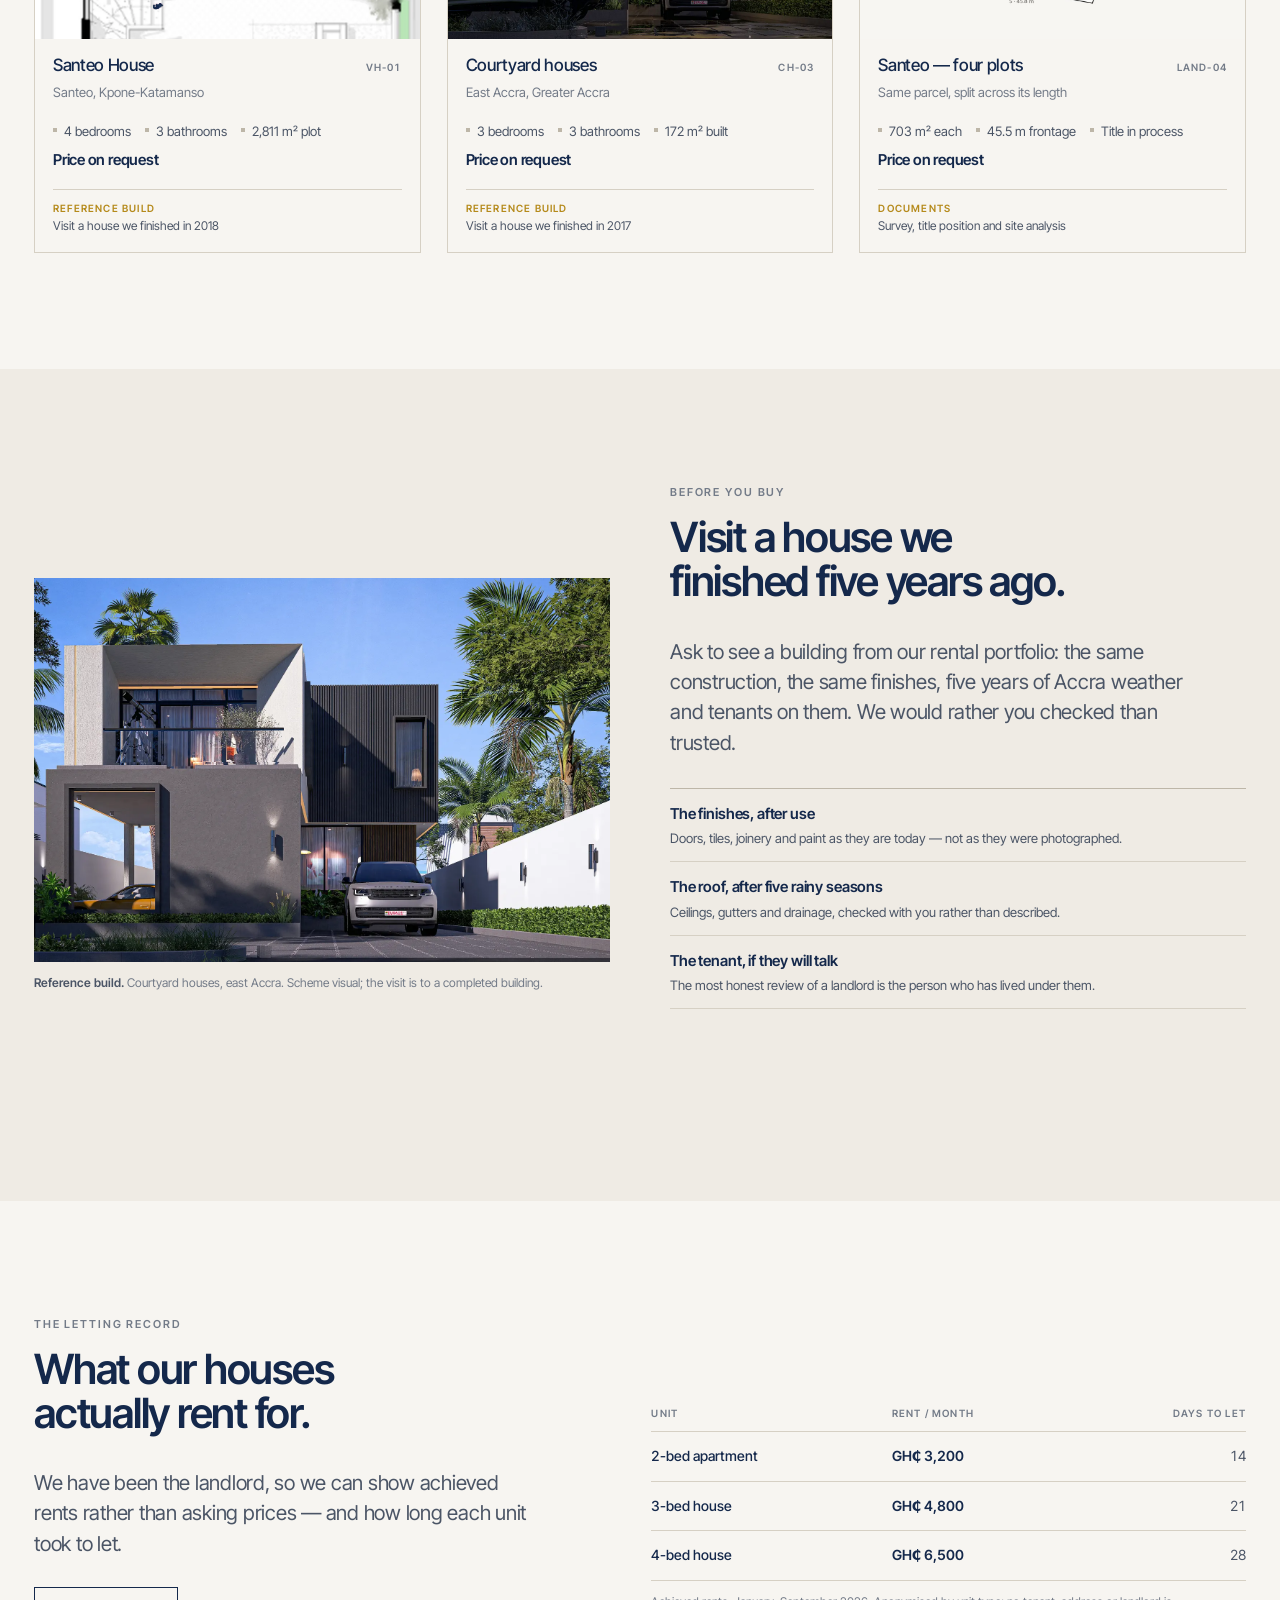
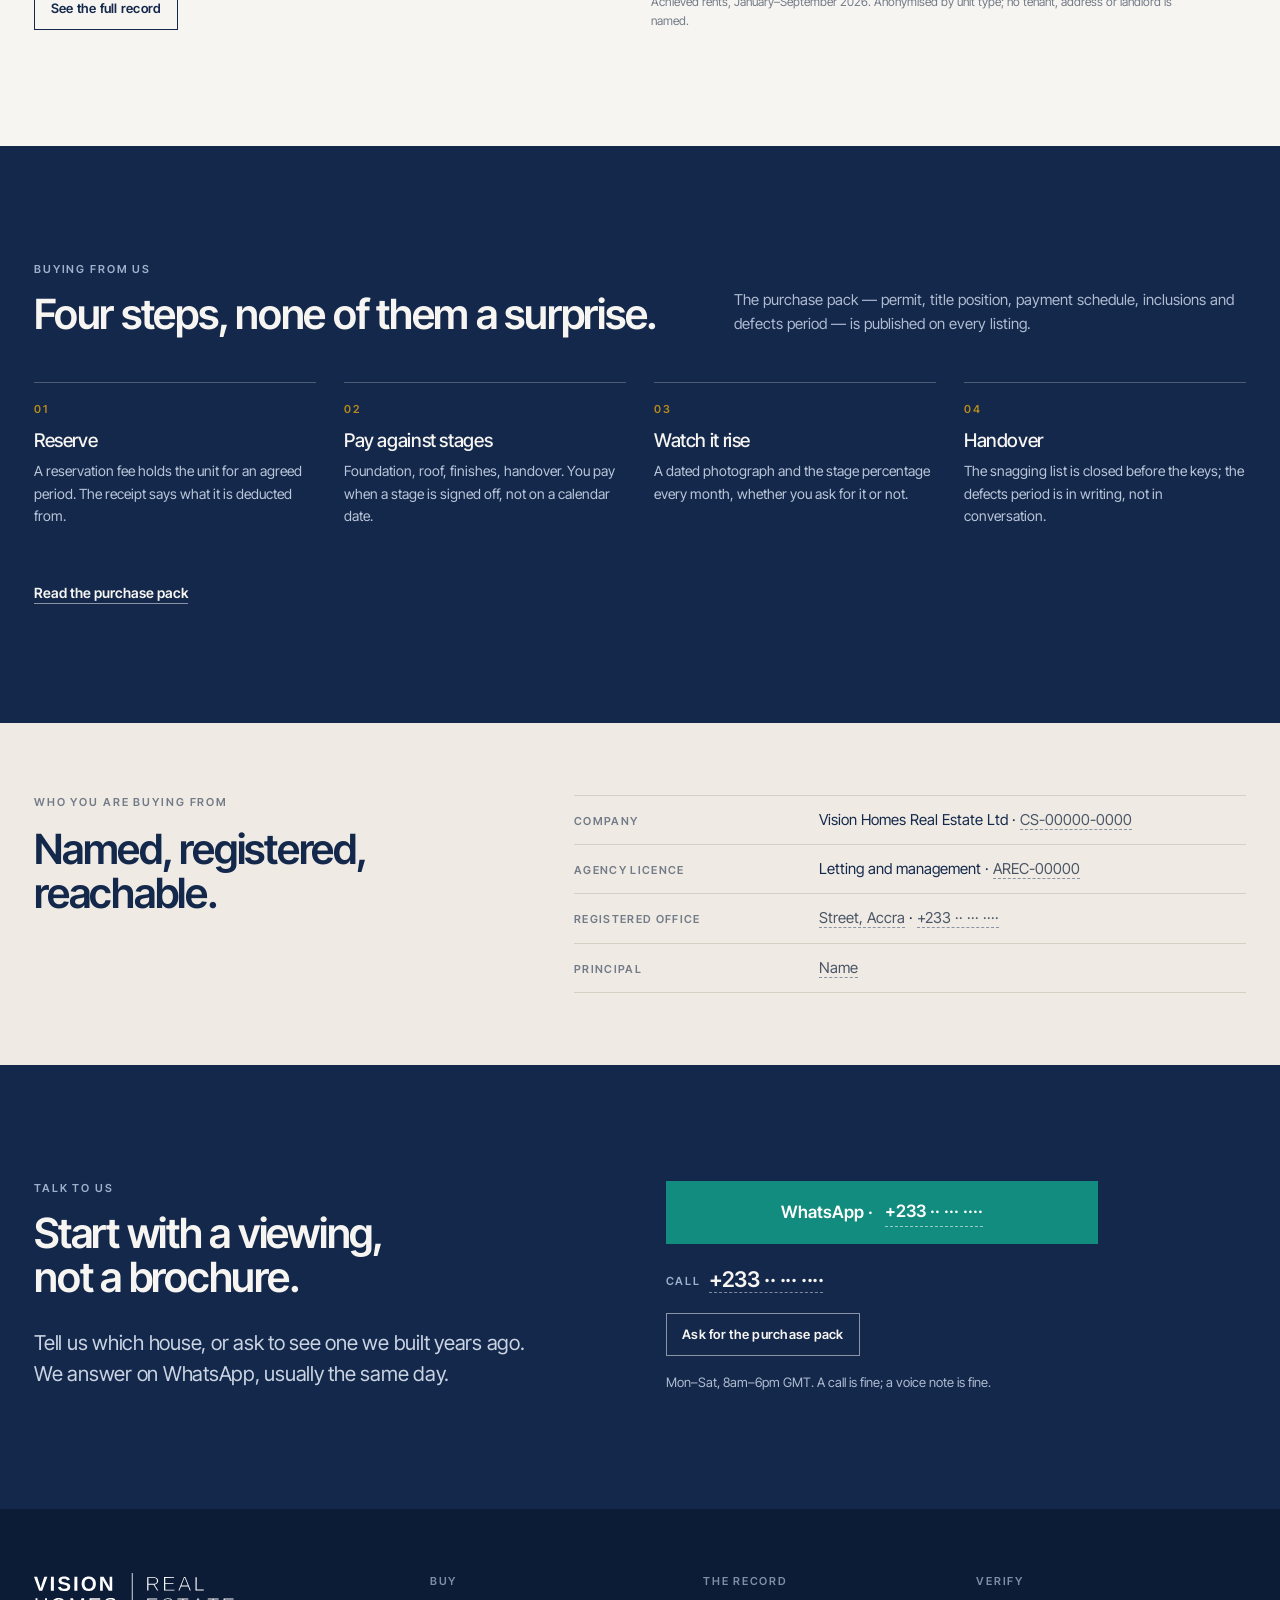
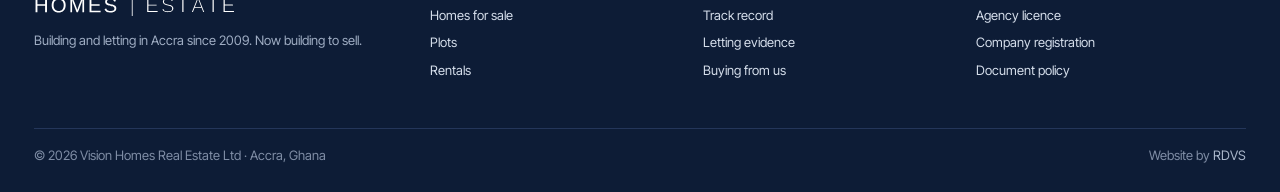
==== commit 73b4d3d6: "Update index.html" ====
--- a/index.html
+++ b/index.html
@@ -304,7 +304,7 @@
     </div>
     <div class="fbot">
       <span>© 2026 Vision Homes Real Estate Ltd · Accra, Ghana</span>
-      <span>Prototype WEB-01 Rev B — build plan</span>
+      <span>Website by <a href="https://www.rdvs.studio/">RDVS</a></span>
     </div>
   </div>
 </footer>
